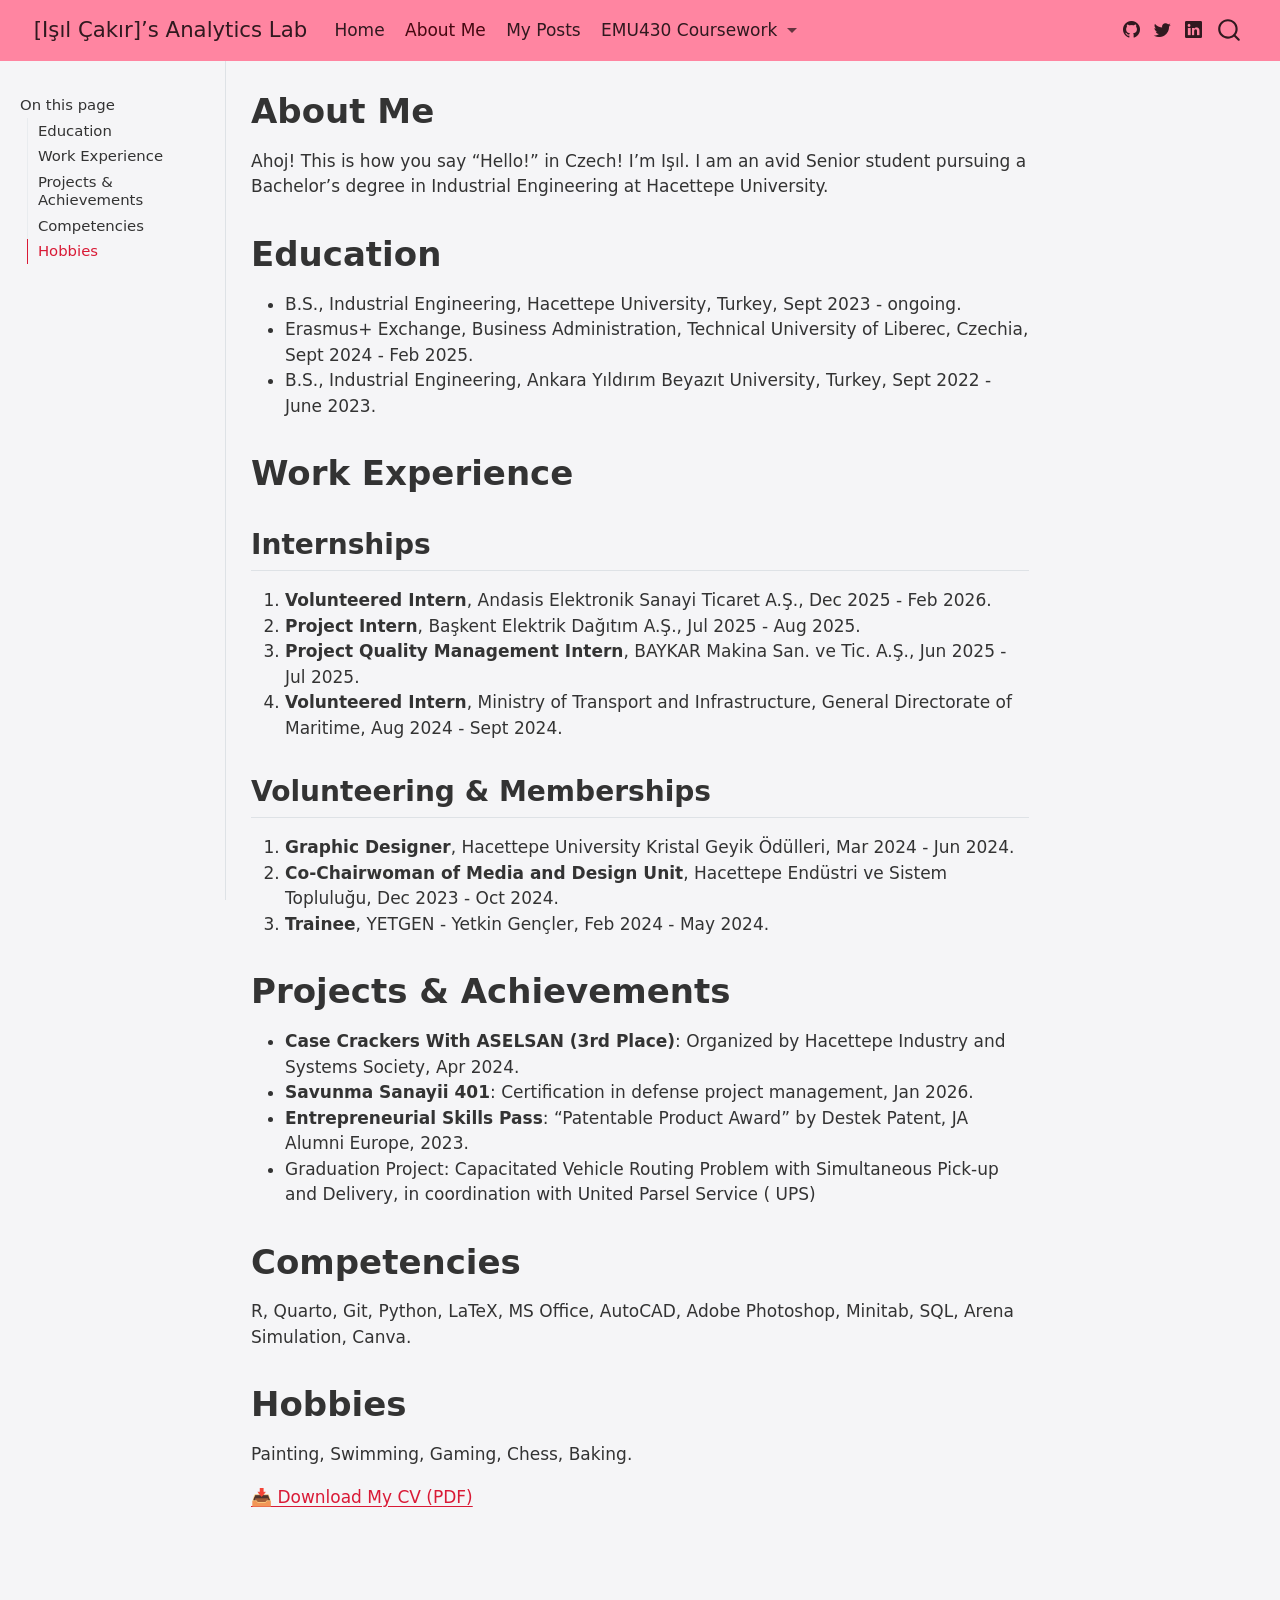
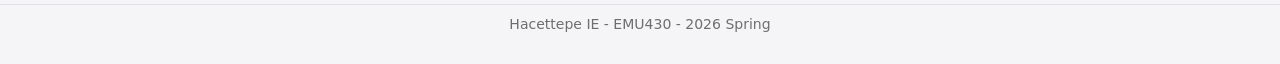
==== about.html @ eabd0a78 "new assignment 1" ====
<!DOCTYPE html>
<html xmlns="http://www.w3.org/1999/xhtml" lang="en" xml:lang="en"><head>

<meta charset="utf-8">
<meta name="generator" content="quarto-1.8.25">

<meta name="viewport" content="width=device-width, initial-scale=1.0, user-scalable=yes">


<title>About Me – [Işıl Çakır]’s Analytics Lab</title>
<style>
code{white-space: pre-wrap;}
span.smallcaps{font-variant: small-caps;}
div.columns{display: flex; gap: min(4vw, 1.5em);}
div.column{flex: auto; overflow-x: auto;}
div.hanging-indent{margin-left: 1.5em; text-indent: -1.5em;}
ul.task-list{list-style: none;}
ul.task-list li input[type="checkbox"] {
  width: 0.8em;
  margin: 0 0.8em 0.2em -1em; /* quarto-specific, see https://github.com/quarto-dev/quarto-cli/issues/4556 */ 
  vertical-align: middle;
}
</style>


<script src="site_libs/quarto-nav/quarto-nav.js"></script>
<script src="site_libs/quarto-nav/headroom.min.js"></script>
<script src="site_libs/clipboard/clipboard.min.js"></script>
<script src="site_libs/quarto-search/autocomplete.umd.js"></script>
<script src="site_libs/quarto-search/fuse.min.js"></script>
<script src="site_libs/quarto-search/quarto-search.js"></script>
<meta name="quarto:offset" content="./">
<script src="site_libs/quarto-html/quarto.js" type="module"></script>
<script src="site_libs/quarto-html/tabsets/tabsets.js" type="module"></script>
<script src="site_libs/quarto-html/axe/axe-check.js" type="module"></script>
<script src="site_libs/quarto-html/popper.min.js"></script>
<script src="site_libs/quarto-html/tippy.umd.min.js"></script>
<script src="site_libs/quarto-html/anchor.min.js"></script>
<link href="site_libs/quarto-html/tippy.css" rel="stylesheet">
<link href="site_libs/quarto-html/quarto-syntax-highlighting-7b89279ff1a6dce999919e0e67d4d9ec.css" rel="stylesheet" id="quarto-text-highlighting-styles">
<script src="site_libs/bootstrap/bootstrap.min.js"></script>
<link href="site_libs/bootstrap/bootstrap-icons.css" rel="stylesheet">
<link href="site_libs/bootstrap/bootstrap-d367c7f76e213138dc1e5cba545730fd.min.css" rel="stylesheet" append-hash="true" id="quarto-bootstrap" data-mode="light">
<script id="quarto-search-options" type="application/json">{
  "location": "navbar",
  "copy-button": false,
  "collapse-after": 3,
  "panel-placement": "end",
  "type": "overlay",
  "limit": 50,
  "keyboard-shortcut": [
    "f",
    "/",
    "s"
  ],
  "show-item-context": false,
  "language": {
    "search-no-results-text": "No results",
    "search-matching-documents-text": "matching documents",
    "search-copy-link-title": "Copy link to search",
    "search-hide-matches-text": "Hide additional matches",
    "search-more-match-text": "more match in this document",
    "search-more-matches-text": "more matches in this document",
    "search-clear-button-title": "Clear",
    "search-text-placeholder": "",
    "search-detached-cancel-button-title": "Cancel",
    "search-submit-button-title": "Submit",
    "search-label": "Search"
  }
}</script>


<link rel="stylesheet" href="styles.css">
</head>

<body class="docked nav-fixed quarto-light">

<div id="quarto-search-results"></div>
  <header id="quarto-header" class="headroom fixed-top">
    <nav class="navbar navbar-expand-lg " data-bs-theme="dark">
      <div class="navbar-container container-fluid">
      <div class="navbar-brand-container mx-auto">
    <a href="./index.html" class="navbar-brand navbar-brand-logo">
    </a>
    <a class="navbar-brand" href="./index.html">
    <span class="navbar-title">[Işıl Çakır]’s Analytics Lab</span>
    </a>
  </div>
            <div id="quarto-search" class="" title="Search"></div>
          <button class="navbar-toggler" type="button" data-bs-toggle="collapse" data-bs-target="#navbarCollapse" aria-controls="navbarCollapse" role="menu" aria-expanded="false" aria-label="Toggle navigation" onclick="if (window.quartoToggleHeadroom) { window.quartoToggleHeadroom(); }">
  <span class="navbar-toggler-icon"></span>
</button>
          <div class="collapse navbar-collapse" id="navbarCollapse">
            <ul class="navbar-nav navbar-nav-scroll me-auto">
  <li class="nav-item">
    <a class="nav-link" href="./index.html"> 
<span class="menu-text">Home</span></a>
  </li>  
  <li class="nav-item">
    <a class="nav-link active" href="./about.html" aria-current="page"> 
<span class="menu-text">About Me</span></a>
  </li>  
  <li class="nav-item">
    <a class="nav-link" href="./posts.html"> 
<span class="menu-text">My Posts</span></a>
  </li>  
  <li class="nav-item dropdown ">
    <a class="nav-link dropdown-toggle" href="#" id="nav-menu-emu430-coursework" role="link" data-bs-toggle="dropdown" aria-expanded="false">
 <span class="menu-text">EMU430 Coursework</span>
    </a>
    <ul class="dropdown-menu" aria-labelledby="nav-menu-emu430-coursework">    
        <li>
    <a class="dropdown-item" href="./assignments.html">
 <span class="dropdown-text">Assignments</span></a>
  </li>  
        <li>
    <a class="dropdown-item" href="./project.html">
 <span class="dropdown-text">Project</span></a>
  </li>  
    </ul>
  </li>
</ul>
          </div> <!-- /navcollapse -->
            <div class="quarto-navbar-tools tools-wide">
    <a href="https://github.com/isilcakrr" title="" class="quarto-navigation-tool px-1" aria-label=""><i class="bi bi-github"></i></a>
    <a href="https://twitter.com" title="" class="quarto-navigation-tool px-1" aria-label=""><i class="bi bi-twitter"></i></a>
    <a href="https://www.linkedin.com/in/isil-cakir/" title="" class="quarto-navigation-tool px-1" aria-label=""><i class="bi bi-linkedin"></i></a>
</div>
      </div> <!-- /container-fluid -->
    </nav>
</header>
<!-- content -->
<div id="quarto-content" class="quarto-container page-columns page-rows-contents page-layout-article page-navbar">
<!-- sidebar -->
  <nav id="quarto-sidebar" class="sidebar collapse collapse-horizontal quarto-sidebar-collapse-item sidebar-navigation docked overflow-auto">
    <nav id="TOC" role="doc-toc" class="toc-active">
    <h2 id="toc-title">On this page</h2>
   
  <ul>
  <li><a href="#education" id="toc-education" class="nav-link active" data-scroll-target="#education">Education</a></li>
  <li><a href="#work-experience" id="toc-work-experience" class="nav-link" data-scroll-target="#work-experience">Work Experience</a>
  <ul class="collapse">
  <li><a href="#internships" id="toc-internships" class="nav-link" data-scroll-target="#internships">Internships</a></li>
  <li><a href="#volunteering-memberships" id="toc-volunteering-memberships" class="nav-link" data-scroll-target="#volunteering-memberships">Volunteering &amp; Memberships</a></li>
  </ul></li>
  <li><a href="#projects-achievements" id="toc-projects-achievements" class="nav-link" data-scroll-target="#projects-achievements">Projects &amp; Achievements</a></li>
  <li><a href="#competencies" id="toc-competencies" class="nav-link" data-scroll-target="#competencies">Competencies</a></li>
  <li><a href="#hobbies" id="toc-hobbies" class="nav-link" data-scroll-target="#hobbies">Hobbies</a></li>
  </ul>
</nav>
</nav>
<div id="quarto-sidebar-glass" class="quarto-sidebar-collapse-item" data-bs-toggle="collapse" data-bs-target=".quarto-sidebar-collapse-item"></div>
<!-- margin-sidebar -->
    <div id="quarto-margin-sidebar" class="sidebar margin-sidebar zindex-bottom">
    </div>
<!-- main -->
<main class="content" id="quarto-document-content">

<header id="title-block-header" class="quarto-title-block default">
<div class="quarto-title">
<h1 class="title">About Me</h1>
</div>



<div class="quarto-title-meta">

    
  
    
  </div>
  


</header>


<p>Ahoj! This is how you say “Hello!” in Czech! I’m Işıl. I am an avid Senior student pursuing a Bachelor’s degree in Industrial Engineering at Hacettepe University.</p>
<section id="education" class="level1">
<h1>Education</h1>
<ul>
<li>B.S., Industrial Engineering, Hacettepe University, Turkey, Sept 2023 - ongoing.</li>
<li>Erasmus+ Exchange, Business Administration, Technical University of Liberec, Czechia, Sept 2024 - Feb 2025.</li>
<li>B.S., Industrial Engineering, Ankara Yıldırım Beyazıt University, Turkey, Sept 2022 - June 2023.</li>
</ul>
</section>
<section id="work-experience" class="level1">
<h1>Work Experience</h1>
<section id="internships" class="level2">
<h2 class="anchored" data-anchor-id="internships">Internships</h2>
<ol type="1">
<li><strong>Volunteered Intern</strong>, Andasis Elektronik Sanayi Ticaret A.Ş., Dec 2025 - Feb 2026.</li>
<li><strong>Project Intern</strong>, Başkent Elektrik Dağıtım A.Ş., Jul 2025 - Aug 2025.</li>
<li><strong>Project Quality Management Intern</strong>, BAYKAR Makina San. ve Tic. A.Ş., Jun 2025 - Jul 2025.</li>
<li><strong>Volunteered Intern</strong>, Ministry of Transport and Infrastructure, General Directorate of Maritime, Aug 2024 - Sept 2024.</li>
</ol>
</section>
<section id="volunteering-memberships" class="level2">
<h2 class="anchored" data-anchor-id="volunteering-memberships">Volunteering &amp; Memberships</h2>
<ol type="1">
<li><strong>Graphic Designer</strong>, Hacettepe University Kristal Geyik Ödülleri, Mar 2024 - Jun 2024.</li>
<li><strong>Co-Chairwoman of Media and Design Unit</strong>, Hacettepe Endüstri ve Sistem Topluluğu, Dec 2023 - Oct 2024.</li>
<li><strong>Trainee</strong>, YETGEN - Yetkin Gençler, Feb 2024 - May 2024.</li>
</ol>
</section>
</section>
<section id="projects-achievements" class="level1">
<h1>Projects &amp; Achievements</h1>
<ul>
<li><strong>Case Crackers With ASELSAN (3rd Place)</strong>: Organized by Hacettepe Industry and Systems Society, Apr 2024.</li>
<li><strong>Savunma Sanayii 401</strong>: Certification in defense project management, Jan 2026.</li>
<li><strong>Entrepreneurial Skills Pass</strong>: “Patentable Product Award” by Destek Patent, JA Alumni Europe, 2023.</li>
<li>Graduation Project: Capacitated Vehicle Routing Problem with Simultaneous Pick-up and Delivery, in coordination with United Parsel Service ( UPS)</li>
</ul>
</section>
<section id="competencies" class="level1">
<h1>Competencies</h1>
<p>R, Quarto, Git, Python, LaTeX, MS Office, AutoCAD, Adobe Photoshop, Minitab, SQL, Arena Simulation, Canva.</p>
</section>
<section id="hobbies" class="level1">
<h1>Hobbies</h1>
<p>Painting, Swimming, Gaming, Chess, Baking.</p>
<p><a href="isilcakircv.pdf.pdf">📥 Download My CV (PDF)</a></p>


</section>

<a onclick="window.scrollTo(0, 0); return false;" role="button" id="quarto-back-to-top"><i class="bi bi-arrow-up"></i> Back to top</a></main> <!-- /main -->
<script id="quarto-html-after-body" type="application/javascript">
  window.document.addEventListener("DOMContentLoaded", function (event) {
    const icon = "";
    const anchorJS = new window.AnchorJS();
    anchorJS.options = {
      placement: 'right',
      icon: icon
    };
    anchorJS.add('.anchored');
    const isCodeAnnotation = (el) => {
      for (const clz of el.classList) {
        if (clz.startsWith('code-annotation-')) {                     
          return true;
        }
      }
      return false;
    }
    const onCopySuccess = function(e) {
      // button target
      const button = e.trigger;
      // don't keep focus
      button.blur();
      // flash "checked"
      button.classList.add('code-copy-button-checked');
      var currentTitle = button.getAttribute("title");
      button.setAttribute("title", "Copied!");
      let tooltip;
      if (window.bootstrap) {
        button.setAttribute("data-bs-toggle", "tooltip");
        button.setAttribute("data-bs-placement", "left");
        button.setAttribute("data-bs-title", "Copied!");
        tooltip = new bootstrap.Tooltip(button, 
          { trigger: "manual", 
            customClass: "code-copy-button-tooltip",
            offset: [0, -8]});
        tooltip.show();    
      }
      setTimeout(function() {
        if (tooltip) {
          tooltip.hide();
          button.removeAttribute("data-bs-title");
          button.removeAttribute("data-bs-toggle");
          button.removeAttribute("data-bs-placement");
        }
        button.setAttribute("title", currentTitle);
        button.classList.remove('code-copy-button-checked');
      }, 1000);
      // clear code selection
      e.clearSelection();
    }
    const getTextToCopy = function(trigger) {
      const outerScaffold = trigger.parentElement.cloneNode(true);
      const codeEl = outerScaffold.querySelector('code');
      for (const childEl of codeEl.children) {
        if (isCodeAnnotation(childEl)) {
          childEl.remove();
        }
      }
      return codeEl.innerText;
    }
    const clipboard = new window.ClipboardJS('.code-copy-button:not([data-in-quarto-modal])', {
      text: getTextToCopy
    });
    clipboard.on('success', onCopySuccess);
    if (window.document.getElementById('quarto-embedded-source-code-modal')) {
      const clipboardModal = new window.ClipboardJS('.code-copy-button[data-in-quarto-modal]', {
        text: getTextToCopy,
        container: window.document.getElementById('quarto-embedded-source-code-modal')
      });
      clipboardModal.on('success', onCopySuccess);
    }
      var localhostRegex = new RegExp(/^(?:http|https):\/\/localhost\:?[0-9]*\//);
      var mailtoRegex = new RegExp(/^mailto:/);
        var filterRegex = new RegExp('/' + window.location.host + '/');
      var isInternal = (href) => {
          return filterRegex.test(href) || localhostRegex.test(href) || mailtoRegex.test(href);
      }
      // Inspect non-navigation links and adorn them if external
     var links = window.document.querySelectorAll('a[href]:not(.nav-link):not(.navbar-brand):not(.toc-action):not(.sidebar-link):not(.sidebar-item-toggle):not(.pagination-link):not(.no-external):not([aria-hidden]):not(.dropdown-item):not(.quarto-navigation-tool):not(.about-link)');
      for (var i=0; i<links.length; i++) {
        const link = links[i];
        if (!isInternal(link.href)) {
          // undo the damage that might have been done by quarto-nav.js in the case of
          // links that we want to consider external
          if (link.dataset.originalHref !== undefined) {
            link.href = link.dataset.originalHref;
          }
        }
      }
    function tippyHover(el, contentFn, onTriggerFn, onUntriggerFn) {
      const config = {
        allowHTML: true,
        maxWidth: 500,
        delay: 100,
        arrow: false,
        appendTo: function(el) {
            return el.parentElement;
        },
        interactive: true,
        interactiveBorder: 10,
        theme: 'quarto',
        placement: 'bottom-start',
      };
      if (contentFn) {
        config.content = contentFn;
      }
      if (onTriggerFn) {
        config.onTrigger = onTriggerFn;
      }
      if (onUntriggerFn) {
        config.onUntrigger = onUntriggerFn;
      }
      window.tippy(el, config); 
    }
    const noterefs = window.document.querySelectorAll('a[role="doc-noteref"]');
    for (var i=0; i<noterefs.length; i++) {
      const ref = noterefs[i];
      tippyHover(ref, function() {
        // use id or data attribute instead here
        let href = ref.getAttribute('data-footnote-href') || ref.getAttribute('href');
        try { href = new URL(href).hash; } catch {}
        const id = href.replace(/^#\/?/, "");
        const note = window.document.getElementById(id);
        if (note) {
          return note.innerHTML;
        } else {
          return "";
        }
      });
    }
    const xrefs = window.document.querySelectorAll('a.quarto-xref');
    const processXRef = (id, note) => {
      // Strip column container classes
      const stripColumnClz = (el) => {
        el.classList.remove("page-full", "page-columns");
        if (el.children) {
          for (const child of el.children) {
            stripColumnClz(child);
          }
        }
      }
      stripColumnClz(note)
      if (id === null || id.startsWith('sec-')) {
        // Special case sections, only their first couple elements
        const container = document.createElement("div");
        if (note.children && note.children.length > 2) {
          container.appendChild(note.children[0].cloneNode(true));
          for (let i = 1; i < note.children.length; i++) {
            const child = note.children[i];
            if (child.tagName === "P" && child.innerText === "") {
              continue;
            } else {
              container.appendChild(child.cloneNode(true));
              break;
            }
          }
          if (window.Quarto?.typesetMath) {
            window.Quarto.typesetMath(container);
          }
          return container.innerHTML
        } else {
          if (window.Quarto?.typesetMath) {
            window.Quarto.typesetMath(note);
          }
          return note.innerHTML;
        }
      } else {
        // Remove any anchor links if they are present
        const anchorLink = note.querySelector('a.anchorjs-link');
        if (anchorLink) {
          anchorLink.remove();
        }
        if (window.Quarto?.typesetMath) {
          window.Quarto.typesetMath(note);
        }
        if (note.classList.contains("callout")) {
          return note.outerHTML;
        } else {
          return note.innerHTML;
        }
      }
    }
    for (var i=0; i<xrefs.length; i++) {
      const xref = xrefs[i];
      tippyHover(xref, undefined, function(instance) {
        instance.disable();
        let url = xref.getAttribute('href');
        let hash = undefined; 
        if (url.startsWith('#')) {
          hash = url;
        } else {
          try { hash = new URL(url).hash; } catch {}
        }
        if (hash) {
          const id = hash.replace(/^#\/?/, "");
          const note = window.document.getElementById(id);
          if (note !== null) {
            try {
              const html = processXRef(id, note.cloneNode(true));
              instance.setContent(html);
            } finally {
              instance.enable();
              instance.show();
            }
          } else {
            // See if we can fetch this
            fetch(url.split('#')[0])
            .then(res => res.text())
            .then(html => {
              const parser = new DOMParser();
              const htmlDoc = parser.parseFromString(html, "text/html");
              const note = htmlDoc.getElementById(id);
              if (note !== null) {
                const html = processXRef(id, note);
                instance.setContent(html);
              } 
            }).finally(() => {
              instance.enable();
              instance.show();
            });
          }
        } else {
          // See if we can fetch a full url (with no hash to target)
          // This is a special case and we should probably do some content thinning / targeting
          fetch(url)
          .then(res => res.text())
          .then(html => {
            const parser = new DOMParser();
            const htmlDoc = parser.parseFromString(html, "text/html");
            const note = htmlDoc.querySelector('main.content');
            if (note !== null) {
              // This should only happen for chapter cross references
              // (since there is no id in the URL)
              // remove the first header
              if (note.children.length > 0 && note.children[0].tagName === "HEADER") {
                note.children[0].remove();
              }
              const html = processXRef(null, note);
              instance.setContent(html);
            } 
          }).finally(() => {
            instance.enable();
            instance.show();
          });
        }
      }, function(instance) {
      });
    }
        let selectedAnnoteEl;
        const selectorForAnnotation = ( cell, annotation) => {
          let cellAttr = 'data-code-cell="' + cell + '"';
          let lineAttr = 'data-code-annotation="' +  annotation + '"';
          const selector = 'span[' + cellAttr + '][' + lineAttr + ']';
          return selector;
        }
        const selectCodeLines = (annoteEl) => {
          const doc = window.document;
          const targetCell = annoteEl.getAttribute("data-target-cell");
          const targetAnnotation = annoteEl.getAttribute("data-target-annotation");
          const annoteSpan = window.document.querySelector(selectorForAnnotation(targetCell, targetAnnotation));
          const lines = annoteSpan.getAttribute("data-code-lines").split(",");
          const lineIds = lines.map((line) => {
            return targetCell + "-" + line;
          })
          let top = null;
          let height = null;
          let parent = null;
          if (lineIds.length > 0) {
              //compute the position of the single el (top and bottom and make a div)
              const el = window.document.getElementById(lineIds[0]);
              top = el.offsetTop;
              height = el.offsetHeight;
              parent = el.parentElement.parentElement;
            if (lineIds.length > 1) {
              const lastEl = window.document.getElementById(lineIds[lineIds.length - 1]);
              const bottom = lastEl.offsetTop + lastEl.offsetHeight;
              height = bottom - top;
            }
            if (top !== null && height !== null && parent !== null) {
              // cook up a div (if necessary) and position it 
              let div = window.document.getElementById("code-annotation-line-highlight");
              if (div === null) {
                div = window.document.createElement("div");
                div.setAttribute("id", "code-annotation-line-highlight");
                div.style.position = 'absolute';
                parent.appendChild(div);
              }
              div.style.top = top - 2 + "px";
              div.style.height = height + 4 + "px";
              div.style.left = 0;
              let gutterDiv = window.document.getElementById("code-annotation-line-highlight-gutter");
              if (gutterDiv === null) {
                gutterDiv = window.document.createElement("div");
                gutterDiv.setAttribute("id", "code-annotation-line-highlight-gutter");
                gutterDiv.style.position = 'absolute';
                const codeCell = window.document.getElementById(targetCell);
                const gutter = codeCell.querySelector('.code-annotation-gutter');
                gutter.appendChild(gutterDiv);
              }
              gutterDiv.style.top = top - 2 + "px";
              gutterDiv.style.height = height + 4 + "px";
            }
            selectedAnnoteEl = annoteEl;
          }
        };
        const unselectCodeLines = () => {
          const elementsIds = ["code-annotation-line-highlight", "code-annotation-line-highlight-gutter"];
          elementsIds.forEach((elId) => {
            const div = window.document.getElementById(elId);
            if (div) {
              div.remove();
            }
          });
          selectedAnnoteEl = undefined;
        };
          // Handle positioning of the toggle
      window.addEventListener(
        "resize",
        throttle(() => {
          elRect = undefined;
          if (selectedAnnoteEl) {
            selectCodeLines(selectedAnnoteEl);
          }
        }, 10)
      );
      function throttle(fn, ms) {
      let throttle = false;
      let timer;
        return (...args) => {
          if(!throttle) { // first call gets through
              fn.apply(this, args);
              throttle = true;
          } else { // all the others get throttled
              if(timer) clearTimeout(timer); // cancel #2
              timer = setTimeout(() => {
                fn.apply(this, args);
                timer = throttle = false;
              }, ms);
          }
        };
      }
        // Attach click handler to the DT
        const annoteDls = window.document.querySelectorAll('dt[data-target-cell]');
        for (const annoteDlNode of annoteDls) {
          annoteDlNode.addEventListener('click', (event) => {
            const clickedEl = event.target;
            if (clickedEl !== selectedAnnoteEl) {
              unselectCodeLines();
              const activeEl = window.document.querySelector('dt[data-target-cell].code-annotation-active');
              if (activeEl) {
                activeEl.classList.remove('code-annotation-active');
              }
              selectCodeLines(clickedEl);
              clickedEl.classList.add('code-annotation-active');
            } else {
              // Unselect the line
              unselectCodeLines();
              clickedEl.classList.remove('code-annotation-active');
            }
          });
        }
    const findCites = (el) => {
      const parentEl = el.parentElement;
      if (parentEl) {
        const cites = parentEl.dataset.cites;
        if (cites) {
          return {
            el,
            cites: cites.split(' ')
          };
        } else {
          return findCites(el.parentElement)
        }
      } else {
        return undefined;
      }
    };
    var bibliorefs = window.document.querySelectorAll('a[role="doc-biblioref"]');
    for (var i=0; i<bibliorefs.length; i++) {
      const ref = bibliorefs[i];
      const citeInfo = findCites(ref);
      if (citeInfo) {
        tippyHover(citeInfo.el, function() {
          var popup = window.document.createElement('div');
          citeInfo.cites.forEach(function(cite) {
            var citeDiv = window.document.createElement('div');
            citeDiv.classList.add('hanging-indent');
            citeDiv.classList.add('csl-entry');
            var biblioDiv = window.document.getElementById('ref-' + cite);
            if (biblioDiv) {
              citeDiv.innerHTML = biblioDiv.innerHTML;
            }
            popup.appendChild(citeDiv);
          });
          return popup.innerHTML;
        });
      }
    }
  });
  </script>
</div> <!-- /content -->
<footer class="footer">
  <div class="nav-footer">
    <div class="nav-footer-left">
      &nbsp;
    </div>   
    <div class="nav-footer-center">
<p>Hacettepe IE - EMU430 - 2026 Spring</p>
</div>
    <div class="nav-footer-right">
      &nbsp;
    </div>
  </div>
</footer>




</body></html>
---- site_libs/quarto-html/tippy.css ----
.tippy-box[data-animation=fade][data-state=hidden]{opacity:0}[data-tippy-root]{max-width:calc(100vw - 10px)}.tippy-box{position:relative;background-color:#333;color:#fff;border-radius:4px;font-size:14px;line-height:1.4;white-space:normal;outline:0;transition-property:transform,visibility,opacity}.tippy-box[data-placement^=top]>.tippy-arrow{bottom:0}.tippy-box[data-placement^=top]>.tippy-arrow:before{bottom:-7px;left:0;border-width:8px 8px 0;border-top-color:initial;transform-origin:center top}.tippy-box[data-placement^=bottom]>.tippy-arrow{top:0}.tippy-box[data-placement^=bottom]>.tippy-arrow:before{top:-7px;left:0;border-width:0 8px 8px;border-bottom-color:initial;transform-origin:center bottom}.tippy-box[data-placement^=left]>.tippy-arrow{right:0}.tippy-box[data-placement^=left]>.tippy-arrow:before{border-width:8px 0 8px 8px;border-left-color:initial;right:-7px;transform-origin:center left}.tippy-box[data-placement^=right]>.tippy-arrow{left:0}.tippy-box[data-placement^=right]>.tippy-arrow:before{left:-7px;border-width:8px 8px 8px 0;border-right-color:initial;transform-origin:center right}.tippy-box[data-inertia][data-state=visible]{transition-timing-function:cubic-bezier(.54,1.5,.38,1.11)}.tippy-arrow{width:16px;height:16px;color:#333}.tippy-arrow:before{content:"";position:absolute;border-color:transparent;border-style:solid}.tippy-content{position:relative;padding:5px 9px;z-index:1}
---- site_libs/quarto-html/quarto-syntax-highlighting-7b89279ff1a6dce999919e0e67d4d9ec.css ----
/* quarto syntax highlight colors */
:root {
  --quarto-hl-ot-color: #003B4F;
  --quarto-hl-at-color: #657422;
  --quarto-hl-ss-color: #20794D;
  --quarto-hl-an-color: #5E5E5E;
  --quarto-hl-fu-color: #4758AB;
  --quarto-hl-st-color: #20794D;
  --quarto-hl-cf-color: #003B4F;
  --quarto-hl-op-color: #5E5E5E;
  --quarto-hl-er-color: #AD0000;
  --quarto-hl-bn-color: #AD0000;
  --quarto-hl-al-color: #AD0000;
  --quarto-hl-va-color: #111111;
  --quarto-hl-bu-color: inherit;
  --quarto-hl-ex-color: inherit;
  --quarto-hl-pp-color: #AD0000;
  --quarto-hl-in-color: #5E5E5E;
  --quarto-hl-vs-color: #20794D;
  --quarto-hl-wa-color: #5E5E5E;
  --quarto-hl-do-color: #5E5E5E;
  --quarto-hl-im-color: #00769E;
  --quarto-hl-ch-color: #20794D;
  --quarto-hl-dt-color: #AD0000;
  --quarto-hl-fl-color: #AD0000;
  --quarto-hl-co-color: #5E5E5E;
  --quarto-hl-cv-color: #5E5E5E;
  --quarto-hl-cn-color: #8f5902;
  --quarto-hl-sc-color: #5E5E5E;
  --quarto-hl-dv-color: #AD0000;
  --quarto-hl-kw-color: #003B4F;
}

/* other quarto variables */
:root {
  --quarto-font-monospace: SFMono-Regular, Menlo, Monaco, Consolas, "Liberation Mono", "Courier New", monospace;
}

/* syntax highlight based on Pandoc's rules */
pre > code.sourceCode > span {
  color: #003B4F;
}

code.sourceCode > span {
  color: #003B4F;
}

div.sourceCode,
div.sourceCode pre.sourceCode {
  color: #003B4F;
}

/* Normal */
code span {
  color: #003B4F;
}

/* Alert */
code span.al {
  color: #AD0000;
  font-style: inherit;
}

/* Annotation */
code span.an {
  color: #5E5E5E;
  font-style: inherit;
}

/* Attribute */
code span.at {
  color: #657422;
  font-style: inherit;
}

/* BaseN */
code span.bn {
  color: #AD0000;
  font-style: inherit;
}

/* BuiltIn */
code span.bu {
  font-style: inherit;
}

/* ControlFlow */
code span.cf {
  color: #003B4F;
  font-weight: bold;
  font-style: inherit;
}

/* Char */
code span.ch {
  color: #20794D;
  font-style: inherit;
}

/* Constant */
code span.cn {
  color: #8f5902;
  font-style: inherit;
}

/* Comment */
code span.co {
  color: #5E5E5E;
  font-style: inherit;
}

/* CommentVar */
code span.cv {
  color: #5E5E5E;
  font-style: italic;
}

/* Documentation */
code span.do {
  color: #5E5E5E;
  font-style: italic;
}

/* DataType */
code span.dt {
  color: #AD0000;
  font-style: inherit;
}

/* DecVal */
code span.dv {
  color: #AD0000;
  font-style: inherit;
}

/* Error */
code span.er {
  color: #AD0000;
  font-style: inherit;
}

/* Extension */
code span.ex {
  font-style: inherit;
}

/* Float */
code span.fl {
  color: #AD0000;
  font-style: inherit;
}

/* Function */
code span.fu {
  color: #4758AB;
  font-style: inherit;
}

/* Import */
code span.im {
  color: #00769E;
  font-style: inherit;
}

/* Information */
code span.in {
  color: #5E5E5E;
  font-style: inherit;
}

/* Keyword */
code span.kw {
  color: #003B4F;
  font-weight: bold;
  font-style: inherit;
}

/* Operator */
code span.op {
  color: #5E5E5E;
  font-style: inherit;
}

/* Other */
code span.ot {
  color: #003B4F;
  font-style: inherit;
}

/* Preprocessor */
code span.pp {
  color: #AD0000;
  font-style: inherit;
}

/* SpecialChar */
code span.sc {
  color: #5E5E5E;
  font-style: inherit;
}

/* SpecialString */
code span.ss {
  color: #20794D;
  font-style: inherit;
}

/* String */
code span.st {
  color: #20794D;
  font-style: inherit;
}

/* Variable */
code span.va {
  color: #111111;
  font-style: inherit;
}

/* VerbatimString */
code span.vs {
  color: #20794D;
  font-style: inherit;
}

/* Warning */
code span.wa {
  color: #5E5E5E;
  font-style: italic;
}

.prevent-inlining {
  content: "</";
}

/*# sourceMappingURL=3944bc705cfaf4c80e56f77c5205168a.css.map */
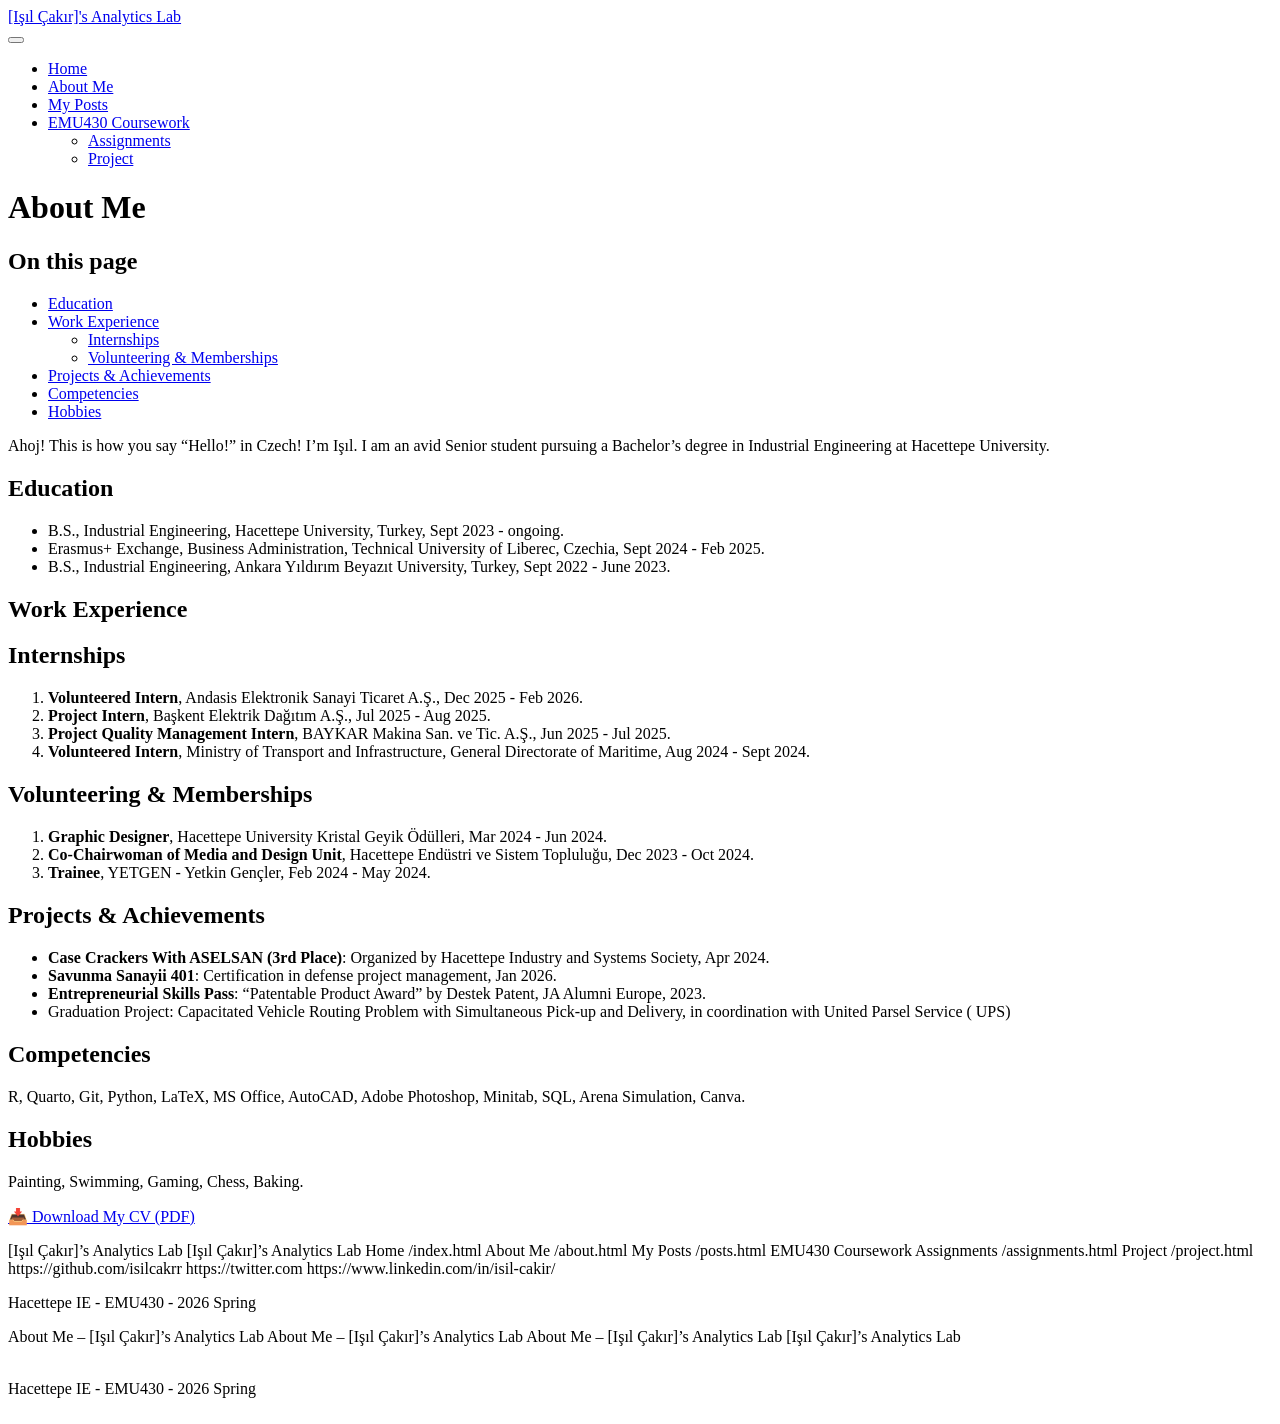
==== commit 609149ba: "Last Update on 10/03" ====
--- a/about.html
+++ b/about.html
@@ -1,13 +1,15 @@
 <!DOCTYPE html>
-<html xmlns="http://www.w3.org/1999/xhtml" lang="en" xml:lang="en"><head>
-
-<meta charset="utf-8">
-<meta name="generator" content="quarto-1.8.25">
-
-<meta name="viewport" content="width=device-width, initial-scale=1.0, user-scalable=yes">
-
-
-<title>About Me – [Işıl Çakır]’s Analytics Lab</title>
+<html xmlns="http://www.w3.org/1999/xhtml" lang="en" xml:lang="en">
+
+<head>
+
+<meta charset="utf-8" />
+<meta name="generator" content="quarto-1.8.25" />
+
+<meta name="viewport" content="width=device-width, initial-scale=1.0, user-scalable=yes" />
+
+
+<title>About Me – [Işıl Çakır]'s Analytics Lab</title>
 <style>
 code{white-space: pre-wrap;}
 span.smallcaps{font-variant: small-caps;}
@@ -22,25 +24,7 @@
 }
 </style>
 
-
-<script src="site_libs/quarto-nav/quarto-nav.js"></script>
-<script src="site_libs/quarto-nav/headroom.min.js"></script>
-<script src="site_libs/clipboard/clipboard.min.js"></script>
-<script src="site_libs/quarto-search/autocomplete.umd.js"></script>
-<script src="site_libs/quarto-search/fuse.min.js"></script>
-<script src="site_libs/quarto-search/quarto-search.js"></script>
-<meta name="quarto:offset" content="./">
-<script src="site_libs/quarto-html/quarto.js" type="module"></script>
-<script src="site_libs/quarto-html/tabsets/tabsets.js" type="module"></script>
-<script src="site_libs/quarto-html/axe/axe-check.js" type="module"></script>
-<script src="site_libs/quarto-html/popper.min.js"></script>
-<script src="site_libs/quarto-html/tippy.umd.min.js"></script>
-<script src="site_libs/quarto-html/anchor.min.js"></script>
-<link href="site_libs/quarto-html/tippy.css" rel="stylesheet">
-<link href="site_libs/quarto-html/quarto-syntax-highlighting-7b89279ff1a6dce999919e0e67d4d9ec.css" rel="stylesheet" id="quarto-text-highlighting-styles">
-<script src="site_libs/bootstrap/bootstrap.min.js"></script>
-<link href="site_libs/bootstrap/bootstrap-icons.css" rel="stylesheet">
-<link href="site_libs/bootstrap/bootstrap-d367c7f76e213138dc1e5cba545730fd.min.css" rel="stylesheet" append-hash="true" id="quarto-bootstrap" data-mode="light">
+<!-- htmldependencies:E3FAD763 -->
 <script id="quarto-search-options" type="application/json">{
   "location": "navbar",
   "copy-button": false,
@@ -70,51 +54,53 @@
 }</script>
 
 
-<link rel="stylesheet" href="styles.css">
+<link rel="stylesheet" href="styles.css" />
 </head>
 
-<body class="docked nav-fixed quarto-light">
+<body>
 
 <div id="quarto-search-results"></div>
   <header id="quarto-header" class="headroom fixed-top">
     <nav class="navbar navbar-expand-lg " data-bs-theme="dark">
       <div class="navbar-container container-fluid">
       <div class="navbar-brand-container mx-auto">
-    <a href="./index.html" class="navbar-brand navbar-brand-logo">
+    <a href="/index.html" class="navbar-brand navbar-brand-logo">
     </a>
-    <a class="navbar-brand" href="./index.html">
-    <span class="navbar-title">[Işıl Çakır]’s Analytics Lab</span>
+    <a class="navbar-brand" href="/index.html">
+    <span class="navbar-title">[Işıl Çakır]&#39;s Analytics Lab</span>
     </a>
   </div>
             <div id="quarto-search" class="" title="Search"></div>
-          <button class="navbar-toggler" type="button" data-bs-toggle="collapse" data-bs-target="#navbarCollapse" aria-controls="navbarCollapse" role="menu" aria-expanded="false" aria-label="Toggle navigation" onclick="if (window.quartoToggleHeadroom) { window.quartoToggleHeadroom(); }">
+          <button class="navbar-toggler" type="button" data-bs-toggle="collapse" data-bs-target="#navbarCollapse"
+  aria-controls="navbarCollapse" role="menu" aria-expanded="false" aria-label="Toggle navigation"
+  onclick="if (window.quartoToggleHeadroom) { window.quartoToggleHeadroom(); }">
   <span class="navbar-toggler-icon"></span>
 </button>
           <div class="collapse navbar-collapse" id="navbarCollapse">
             <ul class="navbar-nav navbar-nav-scroll me-auto">
   <li class="nav-item">
-    <a class="nav-link" href="./index.html"> 
+    <a class="nav-link" href="/index.html"> 
 <span class="menu-text">Home</span></a>
   </li>  
   <li class="nav-item">
-    <a class="nav-link active" href="./about.html" aria-current="page"> 
+    <a class="nav-link" href="/about.html"> 
 <span class="menu-text">About Me</span></a>
   </li>  
   <li class="nav-item">
-    <a class="nav-link" href="./posts.html"> 
+    <a class="nav-link" href="/posts.html"> 
 <span class="menu-text">My Posts</span></a>
   </li>  
   <li class="nav-item dropdown ">
-    <a class="nav-link dropdown-toggle" href="#" id="nav-menu-emu430-coursework" role="link" data-bs-toggle="dropdown" aria-expanded="false">
+    <a class="nav-link dropdown-toggle" href="#" id="nav-menu-emu430-coursework" role="link" data-bs-toggle="dropdown" aria-expanded="false" >
  <span class="menu-text">EMU430 Coursework</span>
     </a>
     <ul class="dropdown-menu" aria-labelledby="nav-menu-emu430-coursework">    
         <li>
-    <a class="dropdown-item" href="./assignments.html">
+    <a class="dropdown-item" href="/assignments.html">
  <span class="dropdown-text">Assignments</span></a>
   </li>  
         <li>
-    <a class="dropdown-item" href="./project.html">
+    <a class="dropdown-item" href="/project.html">
  <span class="dropdown-text">Project</span></a>
   </li>  
     </ul>
@@ -122,9 +108,9 @@
 </ul>
           </div> <!-- /navcollapse -->
             <div class="quarto-navbar-tools tools-wide">
-    <a href="https://github.com/isilcakrr" title="" class="quarto-navigation-tool px-1" aria-label=""><i class="bi bi-github"></i></a>
-    <a href="https://twitter.com" title="" class="quarto-navigation-tool px-1" aria-label=""><i class="bi bi-twitter"></i></a>
-    <a href="https://www.linkedin.com/in/isil-cakir/" title="" class="quarto-navigation-tool px-1" aria-label=""><i class="bi bi-linkedin"></i></a>
+    <a href="https://github.com/isilcakrr"  title="" class="quarto-navigation-tool px-1" aria-label=""><i class="bi bi-github"></i></a>
+    <a href="https://twitter.com"  title="" class="quarto-navigation-tool px-1" aria-label=""><i class="bi bi-twitter"></i></a>
+    <a href="https://www.linkedin.com/in/isil-cakir/"  title="" class="quarto-navigation-tool px-1" aria-label=""><i class="bi bi-linkedin"></i></a>
 </div>
       </div> <!-- /container-fluid -->
     </nav>
@@ -133,25 +119,11 @@
 <div id="quarto-content" class="quarto-container page-columns page-rows-contents page-layout-article page-navbar">
 <!-- sidebar -->
   <nav id="quarto-sidebar" class="sidebar collapse collapse-horizontal quarto-sidebar-collapse-item sidebar-navigation docked overflow-auto">
-    <nav id="TOC" role="doc-toc" class="toc-active">
-    <h2 id="toc-title">On this page</h2>
-   
-  <ul>
-  <li><a href="#education" id="toc-education" class="nav-link active" data-scroll-target="#education">Education</a></li>
-  <li><a href="#work-experience" id="toc-work-experience" class="nav-link" data-scroll-target="#work-experience">Work Experience</a>
-  <ul class="collapse">
-  <li><a href="#internships" id="toc-internships" class="nav-link" data-scroll-target="#internships">Internships</a></li>
-  <li><a href="#volunteering-memberships" id="toc-volunteering-memberships" class="nav-link" data-scroll-target="#volunteering-memberships">Volunteering &amp; Memberships</a></li>
-  </ul></li>
-  <li><a href="#projects-achievements" id="toc-projects-achievements" class="nav-link" data-scroll-target="#projects-achievements">Projects &amp; Achievements</a></li>
-  <li><a href="#competencies" id="toc-competencies" class="nav-link" data-scroll-target="#competencies">Competencies</a></li>
-  <li><a href="#hobbies" id="toc-hobbies" class="nav-link" data-scroll-target="#hobbies">Hobbies</a></li>
-  </ul>
+    <div id="quarto-toc-target"></div>
 </nav>
-</nav>
-<div id="quarto-sidebar-glass" class="quarto-sidebar-collapse-item" data-bs-toggle="collapse" data-bs-target=".quarto-sidebar-collapse-item"></div>
+<div id="quarto-sidebar-glass" class="quarto-sidebar-collapse-item" data-bs-toggle="collapse" data-bs-target=".quarto-sidebar-collapse-item" ></div>
 <!-- margin-sidebar -->
-    <div id="quarto-margin-sidebar" class="sidebar margin-sidebar zindex-bottom">
+    <div id="quarto-margin-sidebar" class="sidebar margin-sidebar">
     </div>
 <!-- main -->
 <main class="content" id="quarto-document-content">
@@ -174,7 +146,21 @@
 
 </header>
 
-
+<nav id="TOC" role="doc-toc">
+    <h2 id="toc-title">On this page</h2>
+   
+  <ul>
+  <li><a href="#education" id="toc-education">Education</a></li>
+  <li><a href="#work-experience" id="toc-work-experience">Work Experience</a>
+  <ul>
+  <li><a href="#internships" id="toc-internships">Internships</a></li>
+  <li><a href="#volunteering-memberships" id="toc-volunteering-memberships">Volunteering &amp; Memberships</a></li>
+  </ul></li>
+  <li><a href="#projects-achievements" id="toc-projects-achievements">Projects &amp; Achievements</a></li>
+  <li><a href="#competencies" id="toc-competencies">Competencies</a></li>
+  <li><a href="#hobbies" id="toc-hobbies">Hobbies</a></li>
+  </ul>
+</nav>
 <p>Ahoj! This is how you say “Hello!” in Czech! I’m Işıl. I am an avid Senior student pursuing a Bachelor’s degree in Industrial Engineering at Hacettepe University.</p>
 <section id="education" class="level1">
 <h1>Education</h1>
@@ -187,7 +173,7 @@
 <section id="work-experience" class="level1">
 <h1>Work Experience</h1>
 <section id="internships" class="level2">
-<h2 class="anchored" data-anchor-id="internships">Internships</h2>
+<h2>Internships</h2>
 <ol type="1">
 <li><strong>Volunteered Intern</strong>, Andasis Elektronik Sanayi Ticaret A.Ş., Dec 2025 - Feb 2026.</li>
 <li><strong>Project Intern</strong>, Başkent Elektrik Dağıtım A.Ş., Jul 2025 - Aug 2025.</li>
@@ -196,7 +182,7 @@
 </ol>
 </section>
 <section id="volunteering-memberships" class="level2">
-<h2 class="anchored" data-anchor-id="volunteering-memberships">Volunteering &amp; Memberships</h2>
+<h2>Volunteering &amp; Memberships</h2>
 <ol type="1">
 <li><strong>Graphic Designer</strong>, Hacettepe University Kristal Geyik Ödülleri, Mar 2024 - Jun 2024.</li>
 <li><strong>Co-Chairwoman of Media and Design Unit</strong>, Hacettepe Endüstri ve Sistem Topluluğu, Dec 2023 - Oct 2024.</li>
@@ -221,12 +207,19 @@
 <h1>Hobbies</h1>
 <p>Painting, Swimming, Gaming, Chess, Baking.</p>
 <p><a href="isilcakircv.pdf.pdf">📥 Download My CV (PDF)</a></p>
-
-
+<div id="quarto-navigation-envelope" class="hidden">
+<p><span class="hidden quarto-markdown-envelope-contents" data-render-id="cXVhcnRvLWludC1zaWRlYmFyLXRpdGxl">[Işıl Çakır]’s Analytics Lab</span> <span class="hidden quarto-markdown-envelope-contents" data-render-id="cXVhcnRvLWludC1uYXZiYXItdGl0bGU=">[Işıl Çakır]’s Analytics Lab</span> <span class="hidden quarto-markdown-envelope-contents" data-render-id="cXVhcnRvLWludC1uYXZiYXI6SG9tZQ==">Home</span> <span class="hidden quarto-markdown-envelope-contents" data-render-id="cXVhcnRvLWludC1uYXZiYXI6L2luZGV4Lmh0bWw=">/index.html</span> <span class="hidden quarto-markdown-envelope-contents" data-render-id="cXVhcnRvLWludC1uYXZiYXI6QWJvdXQgTWU=">About Me</span> <span class="hidden quarto-markdown-envelope-contents" data-render-id="cXVhcnRvLWludC1uYXZiYXI6L2Fib3V0Lmh0bWw=">/about.html</span> <span class="hidden quarto-markdown-envelope-contents" data-render-id="cXVhcnRvLWludC1uYXZiYXI6TXkgUG9zdHM=">My Posts</span> <span class="hidden quarto-markdown-envelope-contents" data-render-id="cXVhcnRvLWludC1uYXZiYXI6L3Bvc3RzLmh0bWw=">/posts.html</span> <span class="hidden quarto-markdown-envelope-contents" data-render-id="cXVhcnRvLWludC1uYXZiYXI6RU1VNDMwIENvdXJzZXdvcms=">EMU430 Coursework</span> <span class="hidden quarto-markdown-envelope-contents" data-render-id="cXVhcnRvLWludC1uYXZiYXI6QXNzaWdubWVudHM=">Assignments</span> <span class="hidden quarto-markdown-envelope-contents" data-render-id="cXVhcnRvLWludC1uYXZiYXI6L2Fzc2lnbm1lbnRzLmh0bWw=">/assignments.html</span> <span class="hidden quarto-markdown-envelope-contents" data-render-id="cXVhcnRvLWludC1uYXZiYXI6UHJvamVjdA==">Project</span> <span class="hidden quarto-markdown-envelope-contents" data-render-id="cXVhcnRvLWludC1uYXZiYXI6L3Byb2plY3QuaHRtbA==">/project.html</span> <span class="hidden quarto-markdown-envelope-contents" data-render-id="cXVhcnRvLW5hdmJhci10b29sczpodHRwczovL2dpdGh1Yi5jb20vaXNpbGNha3Jy">https://github.com/isilcakrr</span> <span class="hidden quarto-markdown-envelope-contents" data-render-id="cXVhcnRvLW5hdmJhci10b29sczpodHRwczovL3R3aXR0ZXIuY29t">https://twitter.com</span> <span class="hidden quarto-markdown-envelope-contents" data-render-id="cXVhcnRvLW5hdmJhci10b29sczpodHRwczovL3d3dy5saW5rZWRpbi5jb20vaW4vaXNpbC1jYWtpci8=">https://www.linkedin.com/in/isil-cakir/</span></p>
+<div class="hidden quarto-markdown-envelope-contents" data-render-id="Zm9vdGVyLWNlbnRlcg==">
+<p>Hacettepe IE - EMU430 - 2026 Spring</p>
+</div>
+</div>
+<div id="quarto-meta-markdown" class="hidden">
+<p><span class="hidden quarto-markdown-envelope-contents" data-render-id="cXVhcnRvLW1ldGF0aXRsZQ==">About Me – [Işıl Çakır]’s Analytics Lab</span> <span class="hidden quarto-markdown-envelope-contents" data-render-id="cXVhcnRvLXR3aXR0ZXJjYXJkdGl0bGU=">About Me – [Işıl Çakır]’s Analytics Lab</span> <span class="hidden quarto-markdown-envelope-contents" data-render-id="cXVhcnRvLW9nY2FyZHRpdGxl">About Me – [Işıl Çakır]’s Analytics Lab</span> <span class="hidden quarto-markdown-envelope-contents" data-render-id="cXVhcnRvLW1ldGFzaXRlbmFtZQ==">[Işıl Çakır]’s Analytics Lab</span> <span class="hidden quarto-markdown-envelope-contents" data-render-id="cXVhcnRvLXR3aXR0ZXJjYXJkZGVzYw=="></span> <span class="hidden quarto-markdown-envelope-contents" data-render-id="cXVhcnRvLW9nY2FyZGRkZXNj"></span></p>
+</div>
 </section>
 
-<a onclick="window.scrollTo(0, 0); return false;" role="button" id="quarto-back-to-top"><i class="bi bi-arrow-up"></i> Back to top</a></main> <!-- /main -->
-<script id="quarto-html-after-body" type="application/javascript">
+</main> <!-- /main -->
+<script id = "quarto-html-after-body" type="application/javascript">
   window.document.addEventListener("DOMContentLoaded", function (event) {
     const icon = "";
     const anchorJS = new window.AnchorJS();
@@ -633,15 +626,14 @@
       &nbsp;
     </div>   
     <div class="nav-footer-center">
-<p>Hacettepe IE - EMU430 - 2026 Spring</p>
-</div>
+      <div class='footer-contents'>Hacettepe IE - EMU430 - 2026 Spring</div>  
+    </div>
     <div class="nav-footer-right">
       &nbsp;
     </div>
   </div>
 </footer>
 
-
-
-
-</body></html>+</body>
+
+</html>
